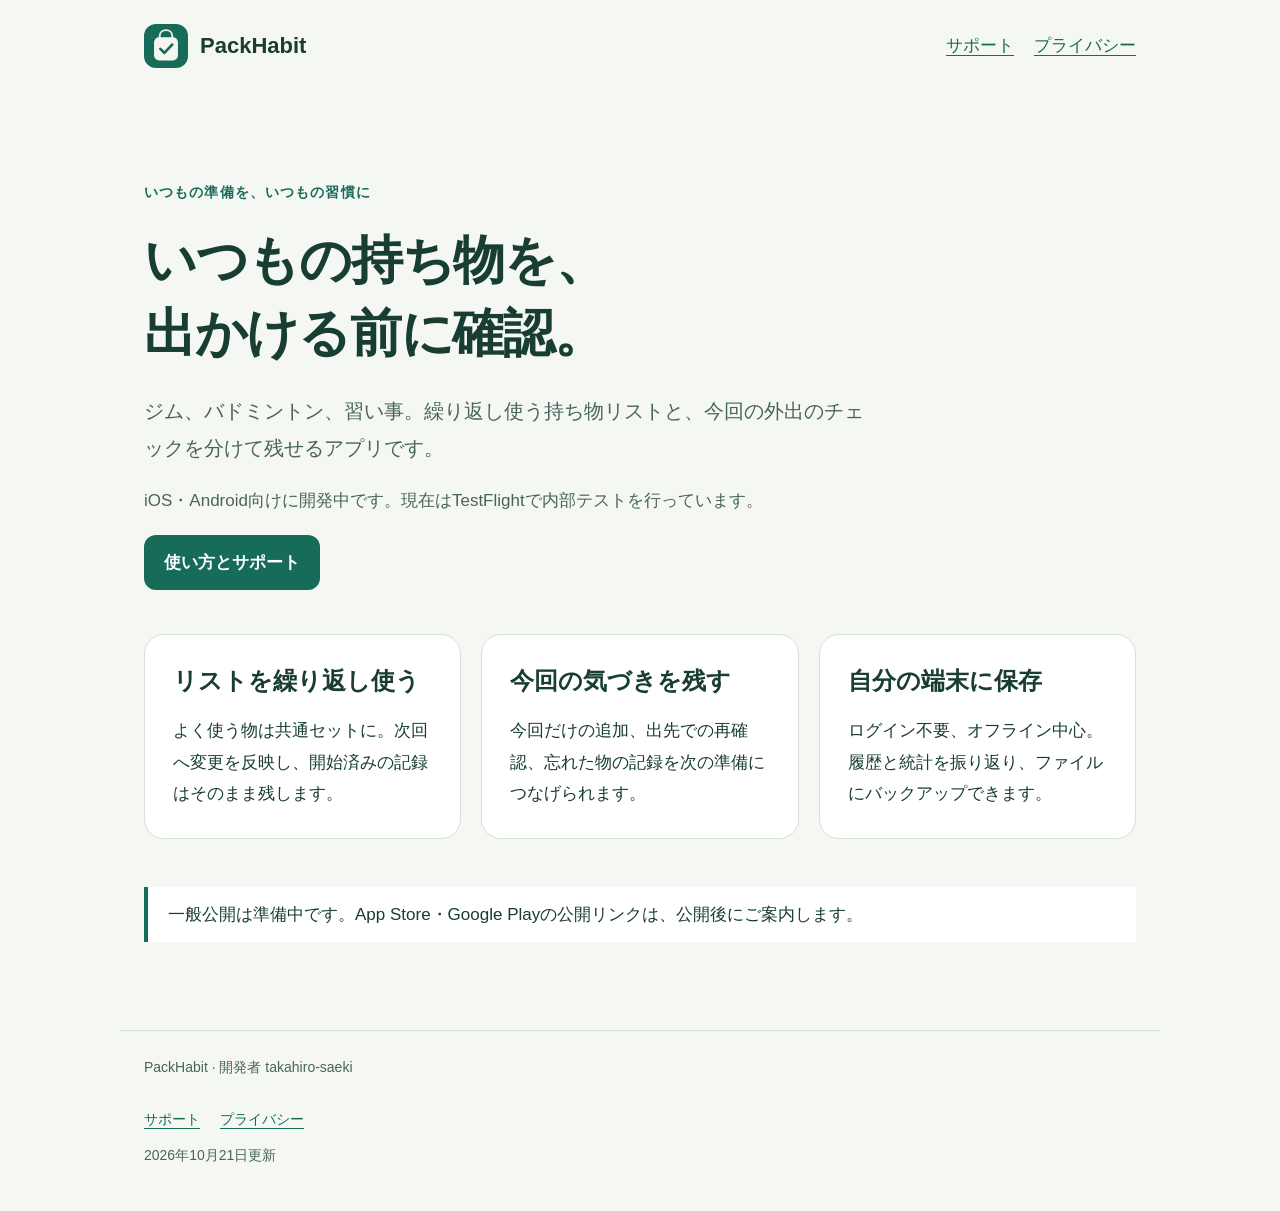
==== index.html @ af6c99a0 "Publish PackHabit support and privacy pages" ====
<!doctype html><html lang="ja"><head><meta charset="utf-8"><meta name="viewport" content="width=device-width,initial-scale=1"><meta name="description" content="PackHabitの公式サポートとプライバシー。いつもの持ち物を、出かける前に確認。"><title>いつもの持ち物を、出かける前に確認 | PackHabit</title><link rel="icon" href="icon.svg" type="image/svg+xml"><link rel="stylesheet" href="style.css"></head><body><a class="skip" href="#main">本文へ移動</a><header><a class="brand" href="./"><img src="icon.svg" alt="" width="44" height="44">PackHabit</a><nav aria-label="サイト内"><a href="support/">サポート</a><a href="privacy/">プライバシー</a></nav></header><main id="main"><div class="hero"><p class="eyebrow">いつもの準備を、いつもの習慣に</p><h1>いつもの持ち物を、<br>出かける前に確認。</h1><p class="lead">ジム、バドミントン、習い事。繰り返し使う持ち物リストと、今回の外出のチェックを分けて残せるアプリです。</p><p class="muted">iOS・Android向けに開発中です。現在はTestFlightで内部テストを行っています。</p><a class="button" href="support/">使い方とサポート</a></div><div class="grid"><section class="card"><h2>リストを繰り返し使う</h2><p>よく使う物は共通セットに。次回へ変更を反映し、開始済みの記録はそのまま残します。</p></section><section class="card"><h2>今回の気づきを残す</h2><p>今回だけの追加、出先での再確認、忘れた物の記録を次の準備につなげられます。</p></section><section class="card"><h2>自分の端末に保存</h2><p>ログイン不要、オフライン中心。履歴と統計を振り返り、ファイルにバックアップできます。</p></section></div><div class="notice">一般公開は準備中です。App Store・Google Playの公開リンクは、公開後にご案内します。</div></main><footer><p>PackHabit · 開発者 takahiro-saeki</p><a href="https://takahiro-saeki.github.io/packhabit-support/support/">サポート</a><a href="https://takahiro-saeki.github.io/packhabit-support/privacy/">プライバシー</a><p>2026年10月21日更新</p></footer></body></html>
---- style.css ----
:root{color-scheme:light dark;--bg:#f5f7f2;--paper:#fff;--ink:#183d32;--muted:#47655c;--line:#d4e1d9;--accent:#176c59;--on-accent:#fff}
*{box-sizing:border-box}body{margin:0;background:var(--bg);color:var(--ink);font:17px/1.85 -apple-system,BlinkMacSystemFont,"Hiragino Sans","Yu Gothic",sans-serif}a{color:var(--accent);text-underline-offset:4px}a:hover{text-decoration-thickness:2px}a:focus-visible,summary:focus-visible{outline:3px solid var(--accent);outline-offset:5px;border-radius:4px}.skip{position:absolute;top:-80px;left:16px;background:var(--paper);padding:12px}.skip:focus{top:8px}header,main,footer{max-width:1040px;margin:auto;padding:24px}header{display:flex;align-items:center;justify-content:space-between;gap:16px;flex-wrap:wrap}.brand{display:inline-flex;align-items:center;gap:12px;color:var(--ink);font-size:22px;font-weight:750;text-decoration:none}.brand img{border-radius:12px;width:44px;height:44px}nav{display:flex;gap:20px;flex-wrap:wrap}nav a{display:inline-flex;align-items:center;min-height:44px}.hero{padding:64px 0 44px;max-width:780px}.eyebrow{font-size:14px;font-weight:700;letter-spacing:.08em;color:var(--accent)}h1{font-size:clamp(30px,5vw,52px);line-height:1.4;letter-spacing:-.025em;margin:16px 0 24px;overflow-wrap:anywhere}h2{font-size:24px;line-height:1.5;margin:0 0 16px}h3{font-size:19px;margin:0 0 8px}p{margin:0 0 18px}.lead{font-size:20px;max-width:720px;color:var(--muted)}.muted{color:var(--muted)}.grid{display:grid;grid-template-columns:repeat(3,minmax(0,1fr));gap:20px}.card,section.document{background:var(--paper);border:1px solid var(--line);border-radius:20px;padding:28px;margin:0 0 24px}.card p{margin-bottom:0}.document{max-width:800px}.document h2{margin-top:34px}.document h2:first-child{margin-top:0}.button{display:inline-block;border-radius:12px;background:var(--accent);color:var(--on-accent);padding:12px 20px;font-weight:650;text-decoration:none;min-height:48px}.notice{border-left:4px solid var(--accent);padding:12px 20px;margin:24px 0;background:var(--paper)}details{border-top:1px solid var(--line);padding:8px 0}summary{cursor:pointer;font-weight:650;padding:12px 0;min-height:48px}details p{padding:8px 0 12px}li{margin:8px 0}footer{border-top:1px solid var(--line);margin-top:40px;color:var(--muted);font-size:14px}footer a{display:inline-block;min-height:44px;margin-right:20px;padding:8px 0}@media(max-width:700px){.grid{grid-template-columns:1fr}.hero{padding:32px 0}header,main,footer{padding:20px}.card,section.document{padding:24px}.lead{font-size:18px}nav{gap:14px}}@media(prefers-color-scheme:dark){:root{--bg:#12231e;--paper:#1b332a;--ink:#e8f4ec;--muted:#b6cec2;--line:#385349;--accent:#a6ddc0;--on-accent:#123e31}}@media(prefers-reduced-motion:reduce){*{scroll-behavior:auto!important}}
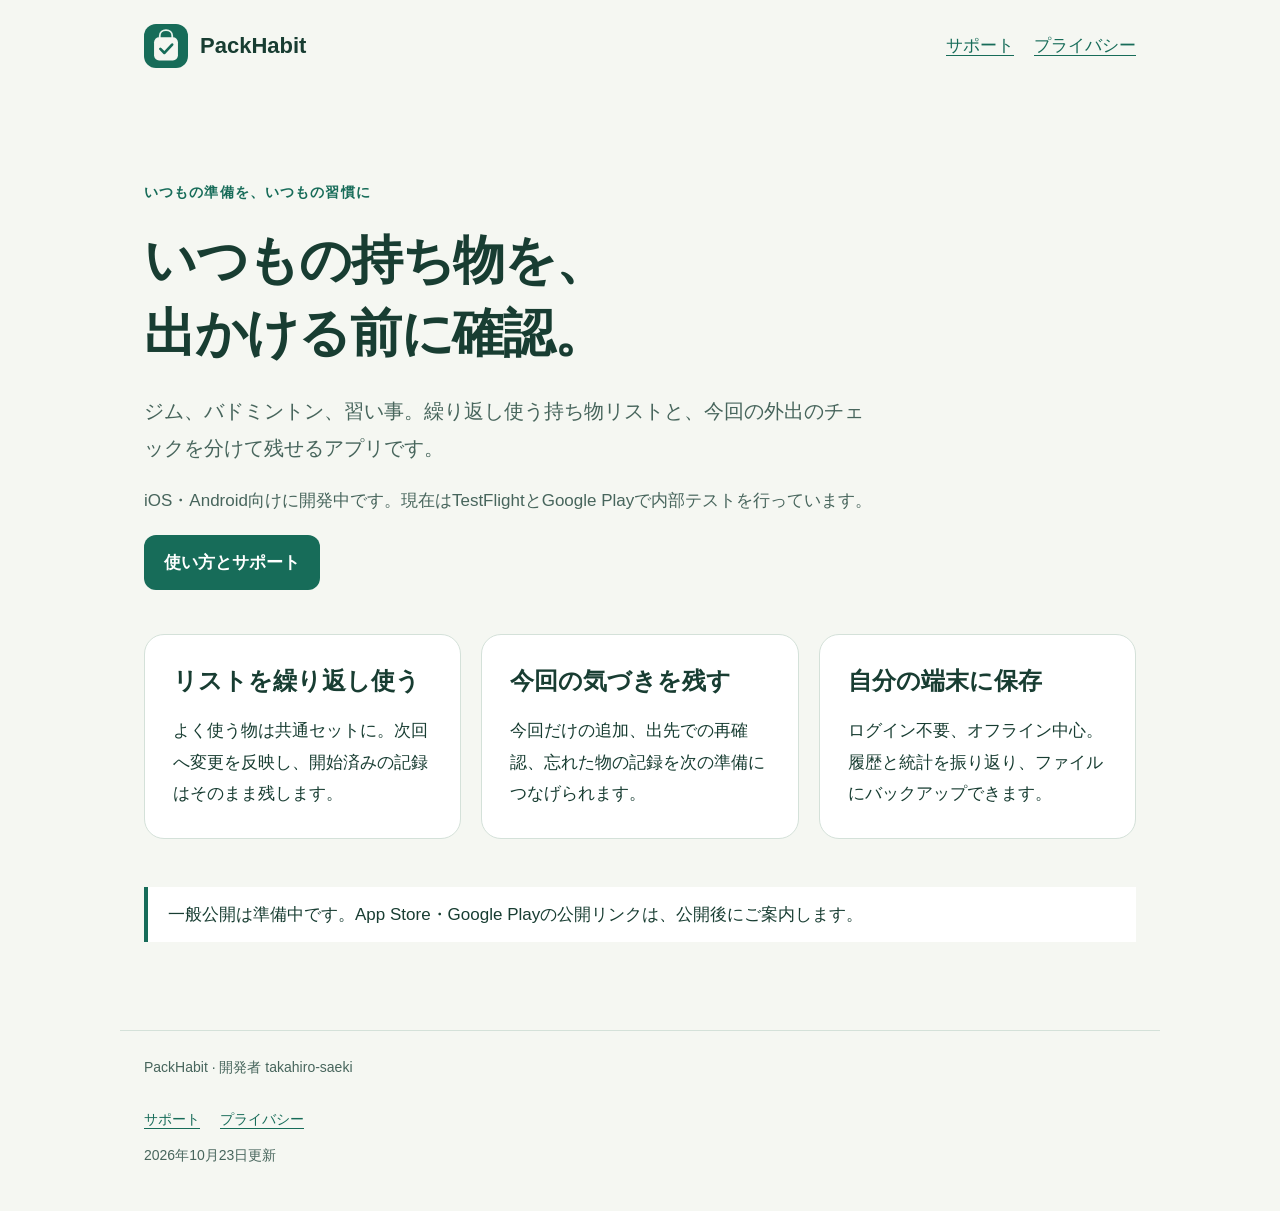
==== commit 4ca2340c: "Update support for simplified item addition and language settings" ====
--- a/index.html
+++ b/index.html
@@ -1 +1 @@
-<!doctype html><html lang="ja"><head><meta charset="utf-8"><meta name="viewport" content="width=device-width,initial-scale=1"><meta name="description" content="PackHabitの公式サポートとプライバシー。いつもの持ち物を、出かける前に確認。"><title>いつもの持ち物を、出かける前に確認 | PackHabit</title><link rel="icon" href="icon.svg" type="image/svg+xml"><link rel="stylesheet" href="style.css"></head><body><a class="skip" href="#main">本文へ移動</a><header><a class="brand" href="./"><img src="icon.svg" alt="" width="44" height="44">PackHabit</a><nav aria-label="サイト内"><a href="support/">サポート</a><a href="privacy/">プライバシー</a></nav></header><main id="main"><div class="hero"><p class="eyebrow">いつもの準備を、いつもの習慣に</p><h1>いつもの持ち物を、<br>出かける前に確認。</h1><p class="lead">ジム、バドミントン、習い事。繰り返し使う持ち物リストと、今回の外出のチェックを分けて残せるアプリです。</p><p class="muted">iOS・Android向けに開発中です。現在はTestFlightで内部テストを行っています。</p><a class="button" href="support/">使い方とサポート</a></div><div class="grid"><section class="card"><h2>リストを繰り返し使う</h2><p>よく使う物は共通セットに。次回へ変更を反映し、開始済みの記録はそのまま残します。</p></section><section class="card"><h2>今回の気づきを残す</h2><p>今回だけの追加、出先での再確認、忘れた物の記録を次の準備につなげられます。</p></section><section class="card"><h2>自分の端末に保存</h2><p>ログイン不要、オフライン中心。履歴と統計を振り返り、ファイルにバックアップできます。</p></section></div><div class="notice">一般公開は準備中です。App Store・Google Playの公開リンクは、公開後にご案内します。</div></main><footer><p>PackHabit · 開発者 takahiro-saeki</p><a href="https://takahiro-saeki.github.io/packhabit-support/support/">サポート</a><a href="https://takahiro-saeki.github.io/packhabit-support/privacy/">プライバシー</a><p>2026年10月21日更新</p></footer></body></html>
+<!doctype html><html lang="ja"><head><meta charset="utf-8"><meta name="viewport" content="width=device-width,initial-scale=1"><meta name="description" content="PackHabitの公式サポートとプライバシー。いつもの持ち物を、出かける前に確認。"><title>いつもの持ち物を、出かける前に確認 | PackHabit</title><link rel="icon" href="icon.svg" type="image/svg+xml"><link rel="stylesheet" href="style.css"></head><body><a class="skip" href="#main">本文へ移動</a><header><a class="brand" href="./"><img src="icon.svg" alt="" width="44" height="44">PackHabit</a><nav aria-label="サイト内"><a href="support/">サポート</a><a href="privacy/">プライバシー</a></nav></header><main id="main"><div class="hero"><p class="eyebrow">いつもの準備を、いつもの習慣に</p><h1>いつもの持ち物を、<br>出かける前に確認。</h1><p class="lead">ジム、バドミントン、習い事。繰り返し使う持ち物リストと、今回の外出のチェックを分けて残せるアプリです。</p><p class="muted">iOS・Android向けに開発中です。現在はTestFlightとGoogle Playで内部テストを行っています。</p><a class="button" href="support/">使い方とサポート</a></div><div class="grid"><section class="card"><h2>リストを繰り返し使う</h2><p>よく使う物は共通セットに。次回へ変更を反映し、開始済みの記録はそのまま残します。</p></section><section class="card"><h2>今回の気づきを残す</h2><p>今回だけの追加、出先での再確認、忘れた物の記録を次の準備につなげられます。</p></section><section class="card"><h2>自分の端末に保存</h2><p>ログイン不要、オフライン中心。履歴と統計を振り返り、ファイルにバックアップできます。</p></section></div><div class="notice">一般公開は準備中です。App Store・Google Playの公開リンクは、公開後にご案内します。</div></main><footer><p>PackHabit · 開発者 takahiro-saeki</p><a href="https://takahiro-saeki.github.io/packhabit-support/support/">サポート</a><a href="https://takahiro-saeki.github.io/packhabit-support/privacy/">プライバシー</a><p>2026年10月23日更新</p></footer></body></html>
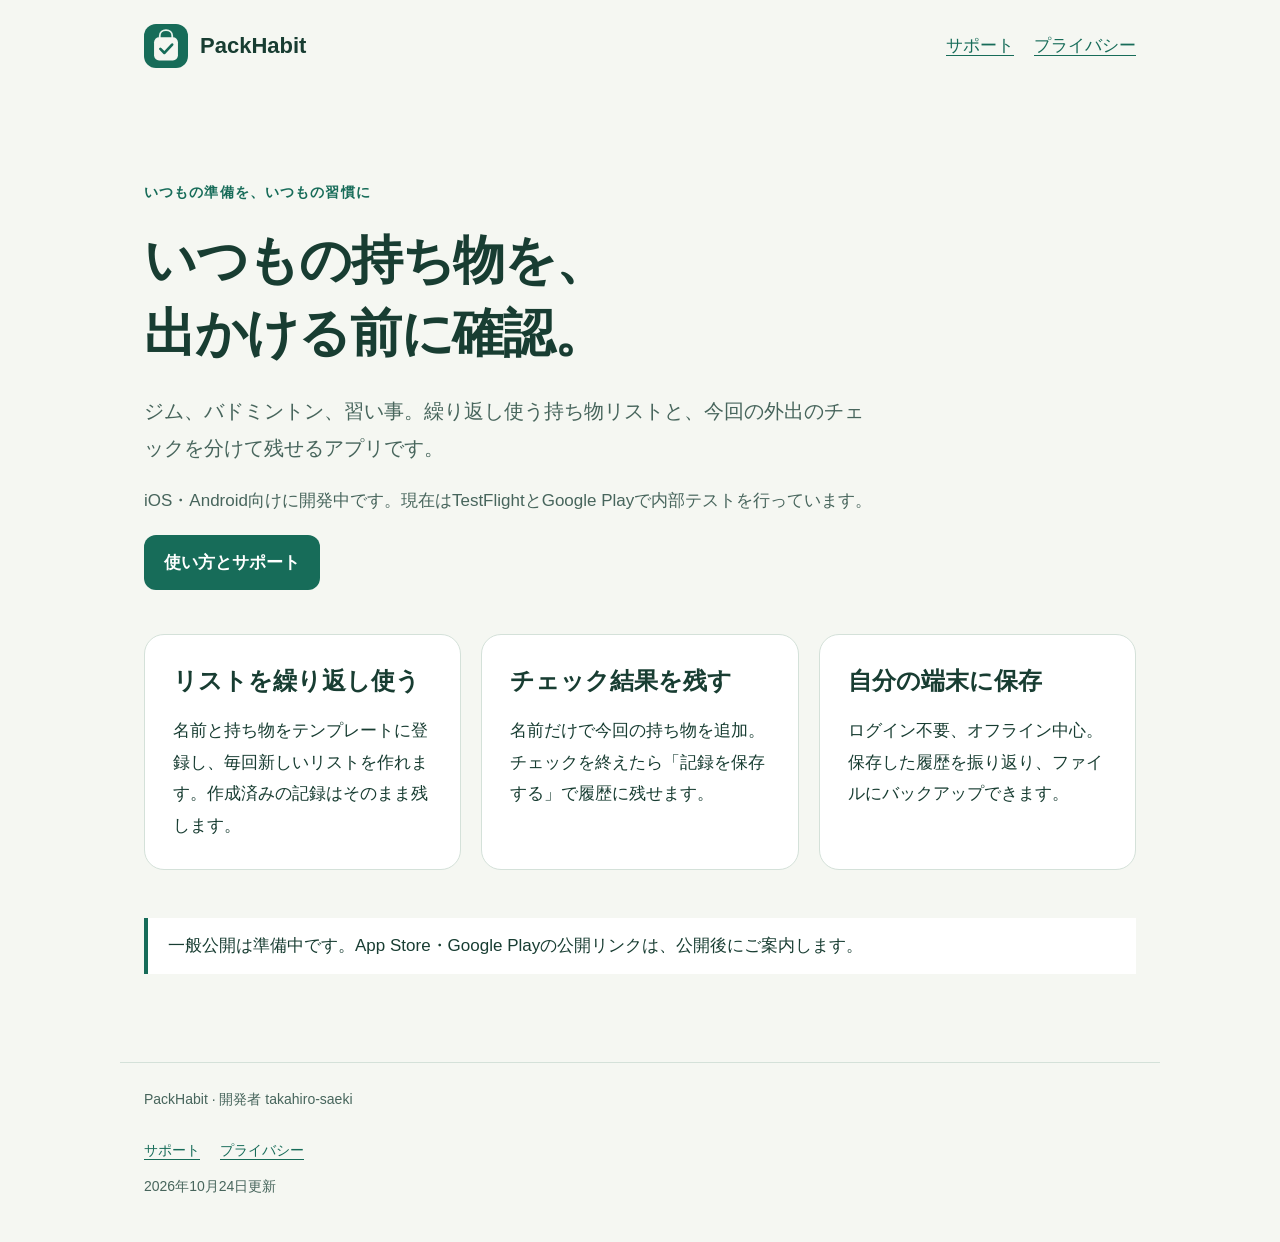
==== commit a2d97966: "Document simple template and saved-checklist flow" ====
--- a/index.html
+++ b/index.html
@@ -1 +1 @@
-<!doctype html><html lang="ja"><head><meta charset="utf-8"><meta name="viewport" content="width=device-width,initial-scale=1"><meta name="description" content="PackHabitの公式サポートとプライバシー。いつもの持ち物を、出かける前に確認。"><title>いつもの持ち物を、出かける前に確認 | PackHabit</title><link rel="icon" href="icon.svg" type="image/svg+xml"><link rel="stylesheet" href="style.css"></head><body><a class="skip" href="#main">本文へ移動</a><header><a class="brand" href="./"><img src="icon.svg" alt="" width="44" height="44">PackHabit</a><nav aria-label="サイト内"><a href="support/">サポート</a><a href="privacy/">プライバシー</a></nav></header><main id="main"><div class="hero"><p class="eyebrow">いつもの準備を、いつもの習慣に</p><h1>いつもの持ち物を、<br>出かける前に確認。</h1><p class="lead">ジム、バドミントン、習い事。繰り返し使う持ち物リストと、今回の外出のチェックを分けて残せるアプリです。</p><p class="muted">iOS・Android向けに開発中です。現在はTestFlightとGoogle Playで内部テストを行っています。</p><a class="button" href="support/">使い方とサポート</a></div><div class="grid"><section class="card"><h2>リストを繰り返し使う</h2><p>よく使う物は共通セットに。次回へ変更を反映し、開始済みの記録はそのまま残します。</p></section><section class="card"><h2>今回の気づきを残す</h2><p>今回だけの追加、出先での再確認、忘れた物の記録を次の準備につなげられます。</p></section><section class="card"><h2>自分の端末に保存</h2><p>ログイン不要、オフライン中心。履歴と統計を振り返り、ファイルにバックアップできます。</p></section></div><div class="notice">一般公開は準備中です。App Store・Google Playの公開リンクは、公開後にご案内します。</div></main><footer><p>PackHabit · 開発者 takahiro-saeki</p><a href="https://takahiro-saeki.github.io/packhabit-support/support/">サポート</a><a href="https://takahiro-saeki.github.io/packhabit-support/privacy/">プライバシー</a><p>2026年10月23日更新</p></footer></body></html>
+<!doctype html><html lang="ja"><head><meta charset="utf-8"><meta name="viewport" content="width=device-width,initial-scale=1"><meta name="description" content="PackHabitの公式サポートとプライバシー。いつもの持ち物を、出かける前に確認。"><title>いつもの持ち物を、出かける前に確認 | PackHabit</title><link rel="icon" href="icon.svg" type="image/svg+xml"><link rel="stylesheet" href="style.css"></head><body><a class="skip" href="#main">本文へ移動</a><header><a class="brand" href="./"><img src="icon.svg" alt="" width="44" height="44">PackHabit</a><nav aria-label="サイト内"><a href="support/">サポート</a><a href="privacy/">プライバシー</a></nav></header><main id="main"><div class="hero"><p class="eyebrow">いつもの準備を、いつもの習慣に</p><h1>いつもの持ち物を、<br>出かける前に確認。</h1><p class="lead">ジム、バドミントン、習い事。繰り返し使う持ち物リストと、今回の外出のチェックを分けて残せるアプリです。</p><p class="muted">iOS・Android向けに開発中です。現在はTestFlightとGoogle Playで内部テストを行っています。</p><a class="button" href="support/">使い方とサポート</a></div><div class="grid"><section class="card"><h2>リストを繰り返し使う</h2><p>名前と持ち物をテンプレートに登録し、毎回新しいリストを作れます。作成済みの記録はそのまま残します。</p></section><section class="card"><h2>チェック結果を残す</h2><p>名前だけで今回の持ち物を追加。チェックを終えたら「記録を保存する」で履歴に残せます。</p></section><section class="card"><h2>自分の端末に保存</h2><p>ログイン不要、オフライン中心。保存した履歴を振り返り、ファイルにバックアップできます。</p></section></div><div class="notice">一般公開は準備中です。App Store・Google Playの公開リンクは、公開後にご案内します。</div></main><footer><p>PackHabit · 開発者 takahiro-saeki</p><a href="https://takahiro-saeki.github.io/packhabit-support/support/">サポート</a><a href="https://takahiro-saeki.github.io/packhabit-support/privacy/">プライバシー</a><p>2026年10月24日更新</p></footer></body></html>
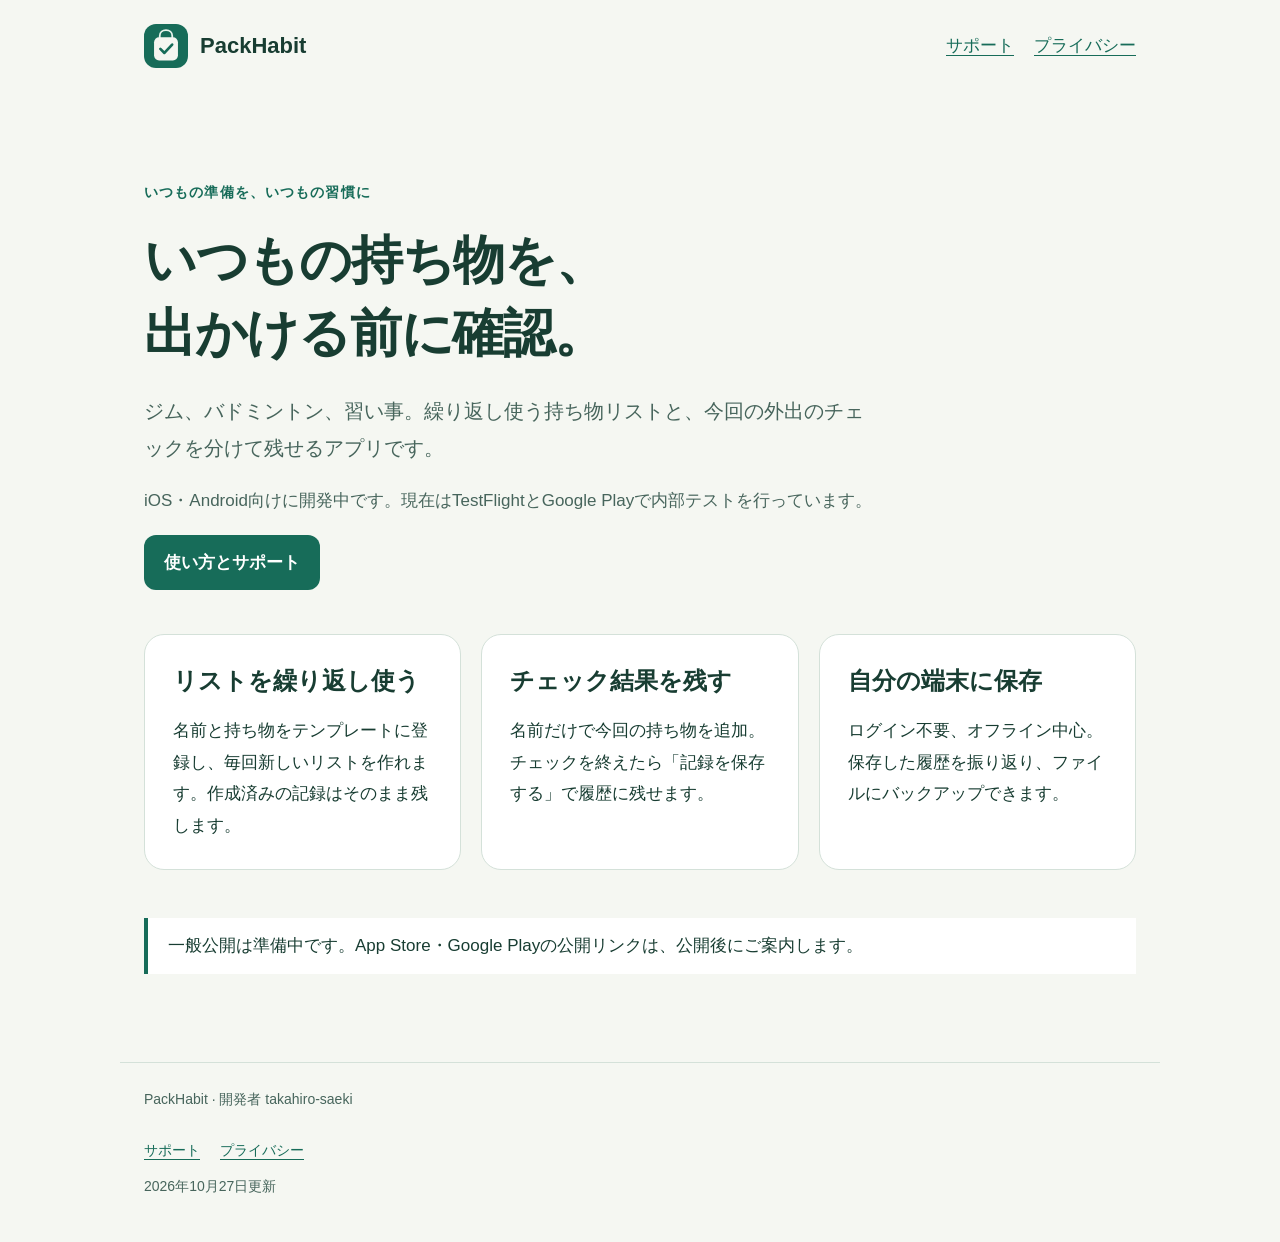
==== commit fd92bf03: "Document template deletion and recovery for initial release" ====
--- a/index.html
+++ b/index.html
@@ -1 +1 @@
-<!doctype html><html lang="ja"><head><meta charset="utf-8"><meta name="viewport" content="width=device-width,initial-scale=1"><meta name="description" content="PackHabitの公式サポートとプライバシー。いつもの持ち物を、出かける前に確認。"><title>いつもの持ち物を、出かける前に確認 | PackHabit</title><link rel="icon" href="icon.svg" type="image/svg+xml"><link rel="stylesheet" href="style.css"></head><body><a class="skip" href="#main">本文へ移動</a><header><a class="brand" href="./"><img src="icon.svg" alt="" width="44" height="44">PackHabit</a><nav aria-label="サイト内"><a href="support/">サポート</a><a href="privacy/">プライバシー</a></nav></header><main id="main"><div class="hero"><p class="eyebrow">いつもの準備を、いつもの習慣に</p><h1>いつもの持ち物を、<br>出かける前に確認。</h1><p class="lead">ジム、バドミントン、習い事。繰り返し使う持ち物リストと、今回の外出のチェックを分けて残せるアプリです。</p><p class="muted">iOS・Android向けに開発中です。現在はTestFlightとGoogle Playで内部テストを行っています。</p><a class="button" href="support/">使い方とサポート</a></div><div class="grid"><section class="card"><h2>リストを繰り返し使う</h2><p>名前と持ち物をテンプレートに登録し、毎回新しいリストを作れます。作成済みの記録はそのまま残します。</p></section><section class="card"><h2>チェック結果を残す</h2><p>名前だけで今回の持ち物を追加。チェックを終えたら「記録を保存する」で履歴に残せます。</p></section><section class="card"><h2>自分の端末に保存</h2><p>ログイン不要、オフライン中心。保存した履歴を振り返り、ファイルにバックアップできます。</p></section></div><div class="notice">一般公開は準備中です。App Store・Google Playの公開リンクは、公開後にご案内します。</div></main><footer><p>PackHabit · 開発者 takahiro-saeki</p><a href="https://takahiro-saeki.github.io/packhabit-support/support/">サポート</a><a href="https://takahiro-saeki.github.io/packhabit-support/privacy/">プライバシー</a><p>2026年10月24日更新</p></footer></body></html>
+<!doctype html><html lang="ja"><head><meta charset="utf-8"><meta name="viewport" content="width=device-width,initial-scale=1"><meta name="description" content="PackHabitの公式サポートとプライバシー。いつもの持ち物を、出かける前に確認。"><title>いつもの持ち物を、出かける前に確認 | PackHabit</title><link rel="icon" href="icon.svg" type="image/svg+xml"><link rel="stylesheet" href="style.css"></head><body><a class="skip" href="#main">本文へ移動</a><header><a class="brand" href="./"><img src="icon.svg" alt="" width="44" height="44">PackHabit</a><nav aria-label="サイト内"><a href="support/">サポート</a><a href="privacy/">プライバシー</a></nav></header><main id="main"><div class="hero"><p class="eyebrow">いつもの準備を、いつもの習慣に</p><h1>いつもの持ち物を、<br>出かける前に確認。</h1><p class="lead">ジム、バドミントン、習い事。繰り返し使う持ち物リストと、今回の外出のチェックを分けて残せるアプリです。</p><p class="muted">iOS・Android向けに開発中です。現在はTestFlightとGoogle Playで内部テストを行っています。</p><a class="button" href="support/">使い方とサポート</a></div><div class="grid"><section class="card"><h2>リストを繰り返し使う</h2><p>名前と持ち物をテンプレートに登録し、毎回新しいリストを作れます。作成済みの記録はそのまま残します。</p></section><section class="card"><h2>チェック結果を残す</h2><p>名前だけで今回の持ち物を追加。チェックを終えたら「記録を保存する」で履歴に残せます。</p></section><section class="card"><h2>自分の端末に保存</h2><p>ログイン不要、オフライン中心。保存した履歴を振り返り、ファイルにバックアップできます。</p></section></div><div class="notice">一般公開は準備中です。App Store・Google Playの公開リンクは、公開後にご案内します。</div></main><footer><p>PackHabit · 開発者 takahiro-saeki</p><a href="https://takahiro-saeki.github.io/packhabit-support/support/">サポート</a><a href="https://takahiro-saeki.github.io/packhabit-support/privacy/">プライバシー</a><p>2026年10月27日更新</p></footer></body></html>
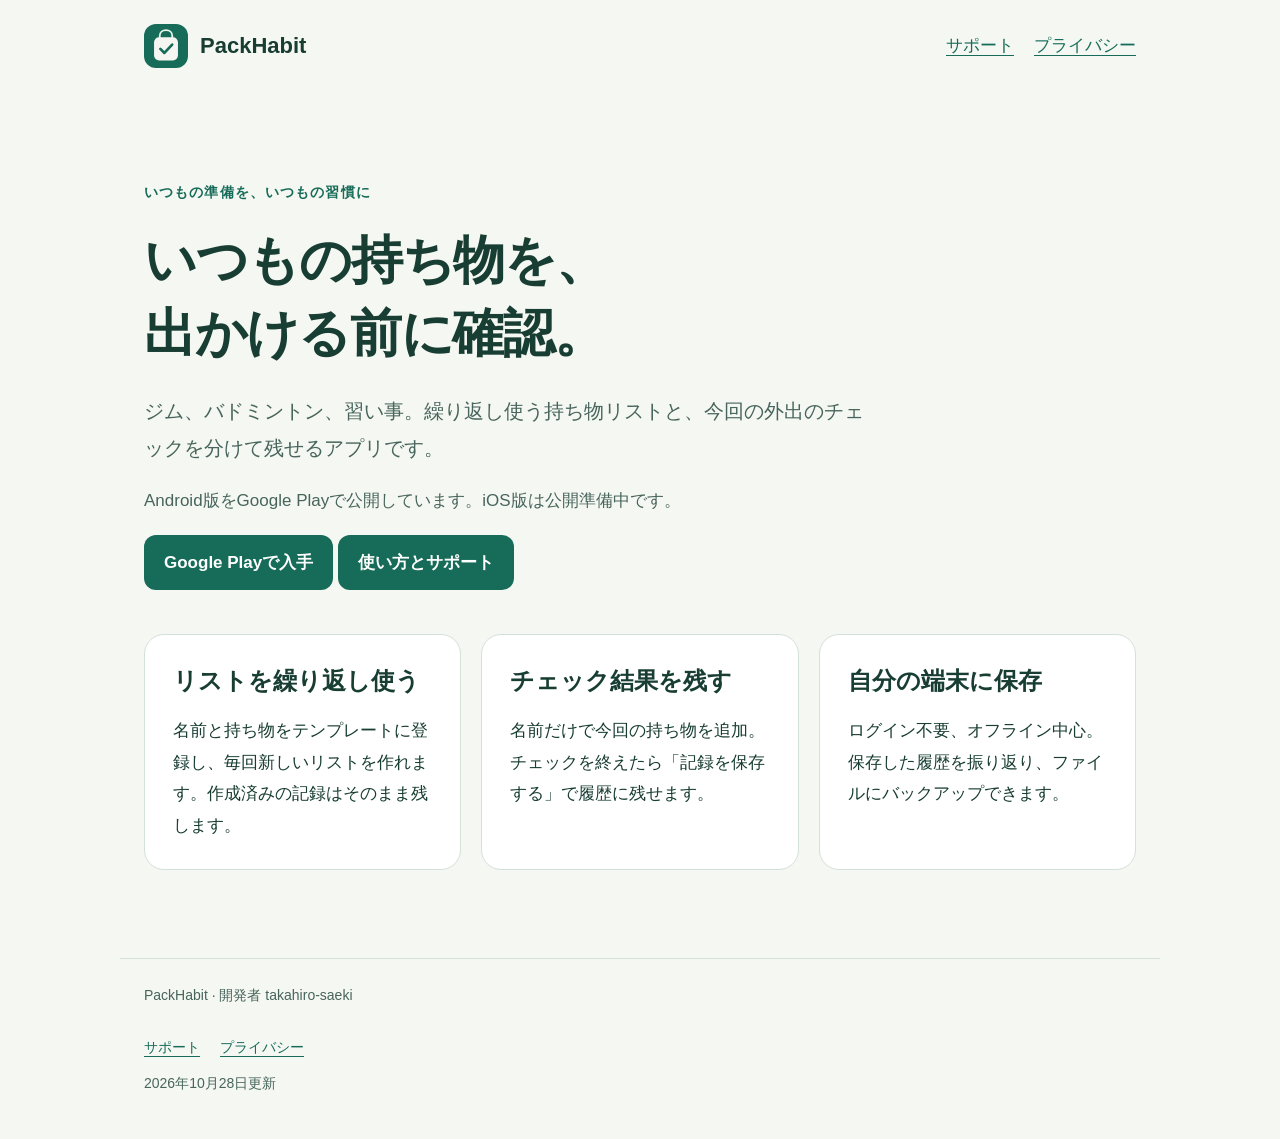
==== commit 4dd56e55: "Announce Android availability and link to Google Play" ====
--- a/index.html
+++ b/index.html
@@ -1 +1 @@
-<!doctype html><html lang="ja"><head><meta charset="utf-8"><meta name="viewport" content="width=device-width,initial-scale=1"><meta name="description" content="PackHabitの公式サポートとプライバシー。いつもの持ち物を、出かける前に確認。"><title>いつもの持ち物を、出かける前に確認 | PackHabit</title><link rel="icon" href="icon.svg" type="image/svg+xml"><link rel="stylesheet" href="style.css"></head><body><a class="skip" href="#main">本文へ移動</a><header><a class="brand" href="./"><img src="icon.svg" alt="" width="44" height="44">PackHabit</a><nav aria-label="サイト内"><a href="support/">サポート</a><a href="privacy/">プライバシー</a></nav></header><main id="main"><div class="hero"><p class="eyebrow">いつもの準備を、いつもの習慣に</p><h1>いつもの持ち物を、<br>出かける前に確認。</h1><p class="lead">ジム、バドミントン、習い事。繰り返し使う持ち物リストと、今回の外出のチェックを分けて残せるアプリです。</p><p class="muted">iOS・Android向けに開発中です。現在はTestFlightとGoogle Playで内部テストを行っています。</p><a class="button" href="support/">使い方とサポート</a></div><div class="grid"><section class="card"><h2>リストを繰り返し使う</h2><p>名前と持ち物をテンプレートに登録し、毎回新しいリストを作れます。作成済みの記録はそのまま残します。</p></section><section class="card"><h2>チェック結果を残す</h2><p>名前だけで今回の持ち物を追加。チェックを終えたら「記録を保存する」で履歴に残せます。</p></section><section class="card"><h2>自分の端末に保存</h2><p>ログイン不要、オフライン中心。保存した履歴を振り返り、ファイルにバックアップできます。</p></section></div><div class="notice">一般公開は準備中です。App Store・Google Playの公開リンクは、公開後にご案内します。</div></main><footer><p>PackHabit · 開発者 takahiro-saeki</p><a href="https://takahiro-saeki.github.io/packhabit-support/support/">サポート</a><a href="https://takahiro-saeki.github.io/packhabit-support/privacy/">プライバシー</a><p>2026年10月27日更新</p></footer></body></html>
+<!doctype html><html lang="ja"><head><meta charset="utf-8"><meta name="viewport" content="width=device-width,initial-scale=1"><meta name="description" content="PackHabitの公式サポートとプライバシー。いつもの持ち物を、出かける前に確認。"><title>いつもの持ち物を、出かける前に確認 | PackHabit</title><link rel="icon" href="icon.svg" type="image/svg+xml"><link rel="stylesheet" href="style.css"></head><body><a class="skip" href="#main">本文へ移動</a><header><a class="brand" href="./"><img src="icon.svg" alt="" width="44" height="44">PackHabit</a><nav aria-label="サイト内"><a href="support/">サポート</a><a href="privacy/">プライバシー</a></nav></header><main id="main"><div class="hero"><p class="eyebrow">いつもの準備を、いつもの習慣に</p><h1>いつもの持ち物を、<br>出かける前に確認。</h1><p class="lead">ジム、バドミントン、習い事。繰り返し使う持ち物リストと、今回の外出のチェックを分けて残せるアプリです。</p><p class="muted">Android版をGoogle Playで公開しています。iOS版は公開準備中です。</p><a class="button" href="https://play.google.com/store/apps/details?id=jp.takahiro.packhabit">Google Playで入手</a> <a class="button" href="support/">使い方とサポート</a></div><div class="grid"><section class="card"><h2>リストを繰り返し使う</h2><p>名前と持ち物をテンプレートに登録し、毎回新しいリストを作れます。作成済みの記録はそのまま残します。</p></section><section class="card"><h2>チェック結果を残す</h2><p>名前だけで今回の持ち物を追加。チェックを終えたら「記録を保存する」で履歴に残せます。</p></section><section class="card"><h2>自分の端末に保存</h2><p>ログイン不要、オフライン中心。保存した履歴を振り返り、ファイルにバックアップできます。</p></section></div></main><footer><p>PackHabit · 開発者 takahiro-saeki</p><a href="https://takahiro-saeki.github.io/packhabit-support/support/">サポート</a><a href="https://takahiro-saeki.github.io/packhabit-support/privacy/">プライバシー</a><p>2026年10月28日更新</p></footer></body></html>
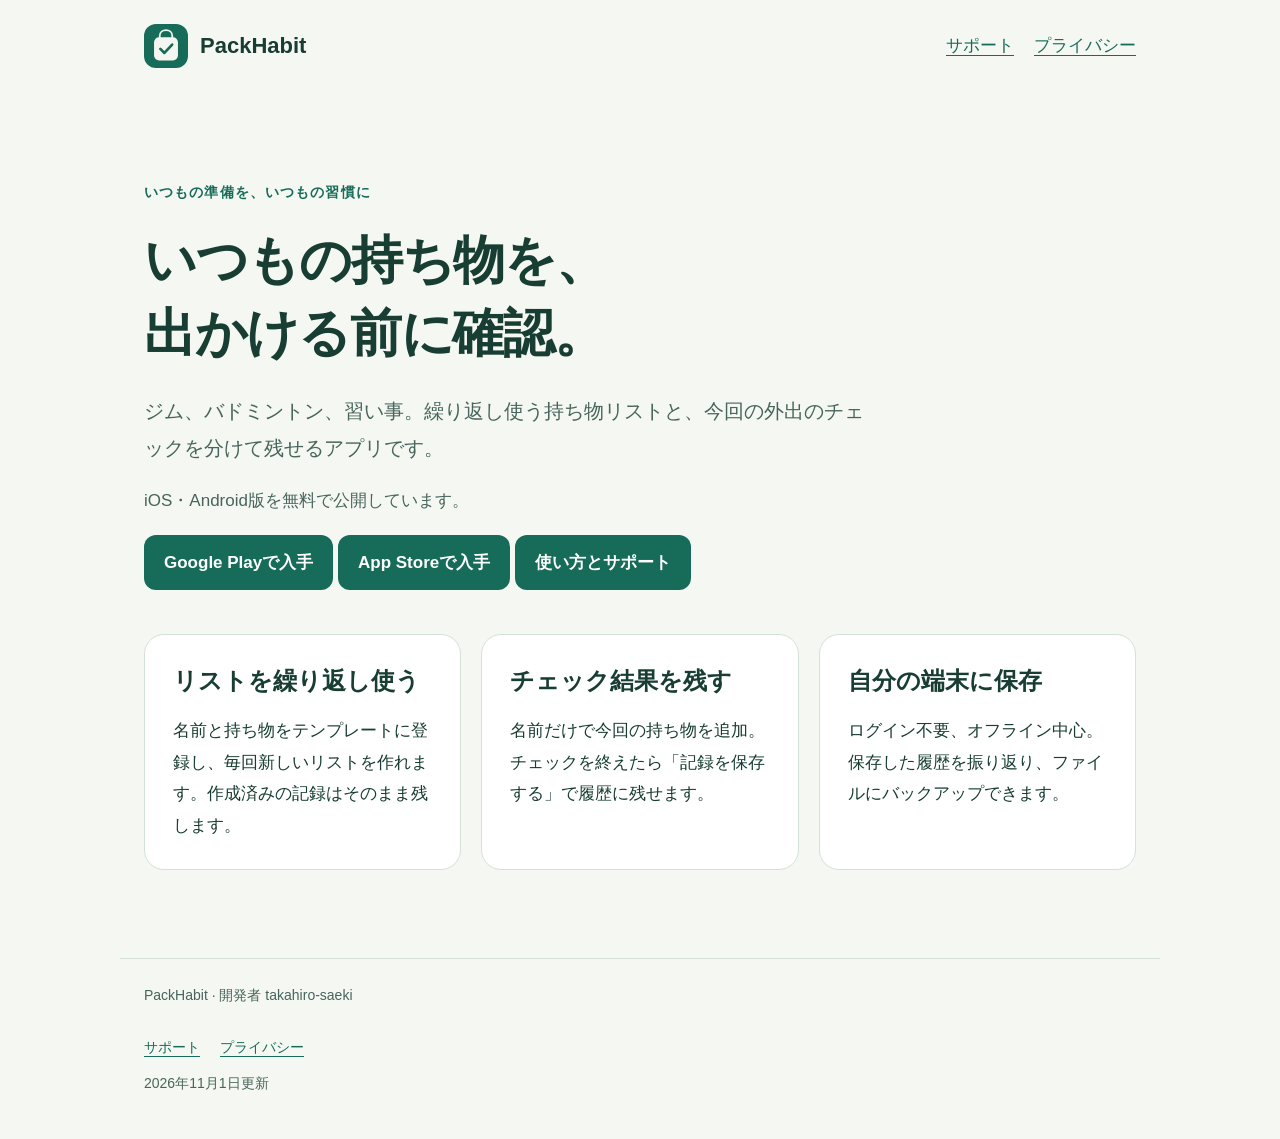
==== commit 373cd52c: "Link both publicly available PackHabit apps" ====
--- a/index.html
+++ b/index.html
@@ -1 +1 @@
-<!doctype html><html lang="ja"><head><meta charset="utf-8"><meta name="viewport" content="width=device-width,initial-scale=1"><meta name="description" content="PackHabitの公式サポートとプライバシー。いつもの持ち物を、出かける前に確認。"><title>いつもの持ち物を、出かける前に確認 | PackHabit</title><link rel="icon" href="icon.svg" type="image/svg+xml"><link rel="stylesheet" href="style.css"></head><body><a class="skip" href="#main">本文へ移動</a><header><a class="brand" href="./"><img src="icon.svg" alt="" width="44" height="44">PackHabit</a><nav aria-label="サイト内"><a href="support/">サポート</a><a href="privacy/">プライバシー</a></nav></header><main id="main"><div class="hero"><p class="eyebrow">いつもの準備を、いつもの習慣に</p><h1>いつもの持ち物を、<br>出かける前に確認。</h1><p class="lead">ジム、バドミントン、習い事。繰り返し使う持ち物リストと、今回の外出のチェックを分けて残せるアプリです。</p><p class="muted">Android版をGoogle Playで公開しています。iOS版は公開準備中です。</p><a class="button" href="https://play.google.com/store/apps/details?id=jp.takahiro.packhabit">Google Playで入手</a> <a class="button" href="support/">使い方とサポート</a></div><div class="grid"><section class="card"><h2>リストを繰り返し使う</h2><p>名前と持ち物をテンプレートに登録し、毎回新しいリストを作れます。作成済みの記録はそのまま残します。</p></section><section class="card"><h2>チェック結果を残す</h2><p>名前だけで今回の持ち物を追加。チェックを終えたら「記録を保存する」で履歴に残せます。</p></section><section class="card"><h2>自分の端末に保存</h2><p>ログイン不要、オフライン中心。保存した履歴を振り返り、ファイルにバックアップできます。</p></section></div></main><footer><p>PackHabit · 開発者 takahiro-saeki</p><a href="https://takahiro-saeki.github.io/packhabit-support/support/">サポート</a><a href="https://takahiro-saeki.github.io/packhabit-support/privacy/">プライバシー</a><p>2026年10月28日更新</p></footer></body></html>
+<!doctype html><html lang="ja"><head><meta charset="utf-8"><meta name="viewport" content="width=device-width,initial-scale=1"><meta name="description" content="PackHabitの公式サポートとプライバシー。いつもの持ち物を、出かける前に確認。"><title>いつもの持ち物を、出かける前に確認 | PackHabit</title><link rel="icon" href="icon.svg" type="image/svg+xml"><link rel="stylesheet" href="style.css"></head><body><a class="skip" href="#main">本文へ移動</a><header><a class="brand" href="./"><img src="icon.svg" alt="" width="44" height="44">PackHabit</a><nav aria-label="サイト内"><a href="support/">サポート</a><a href="privacy/">プライバシー</a></nav></header><main id="main"><div class="hero"><p class="eyebrow">いつもの準備を、いつもの習慣に</p><h1>いつもの持ち物を、<br>出かける前に確認。</h1><p class="lead">ジム、バドミントン、習い事。繰り返し使う持ち物リストと、今回の外出のチェックを分けて残せるアプリです。</p><p class="muted">iOS・Android版を無料で公開しています。</p><a class="button" href="https://play.google.com/store/apps/details?id=jp.takahiro.packhabit">Google Playで入手</a> <a class="button" href="https://apps.apple.com/jp/app/packhabit/id6824839561">App Storeで入手</a> <a class="button" href="support/">使い方とサポート</a></div><div class="grid"><section class="card"><h2>リストを繰り返し使う</h2><p>名前と持ち物をテンプレートに登録し、毎回新しいリストを作れます。作成済みの記録はそのまま残します。</p></section><section class="card"><h2>チェック結果を残す</h2><p>名前だけで今回の持ち物を追加。チェックを終えたら「記録を保存する」で履歴に残せます。</p></section><section class="card"><h2>自分の端末に保存</h2><p>ログイン不要、オフライン中心。保存した履歴を振り返り、ファイルにバックアップできます。</p></section></div></main><footer><p>PackHabit · 開発者 takahiro-saeki</p><a href="https://takahiro-saeki.github.io/packhabit-support/support/">サポート</a><a href="https://takahiro-saeki.github.io/packhabit-support/privacy/">プライバシー</a><p>2026年11月1日更新</p></footer></body></html>
